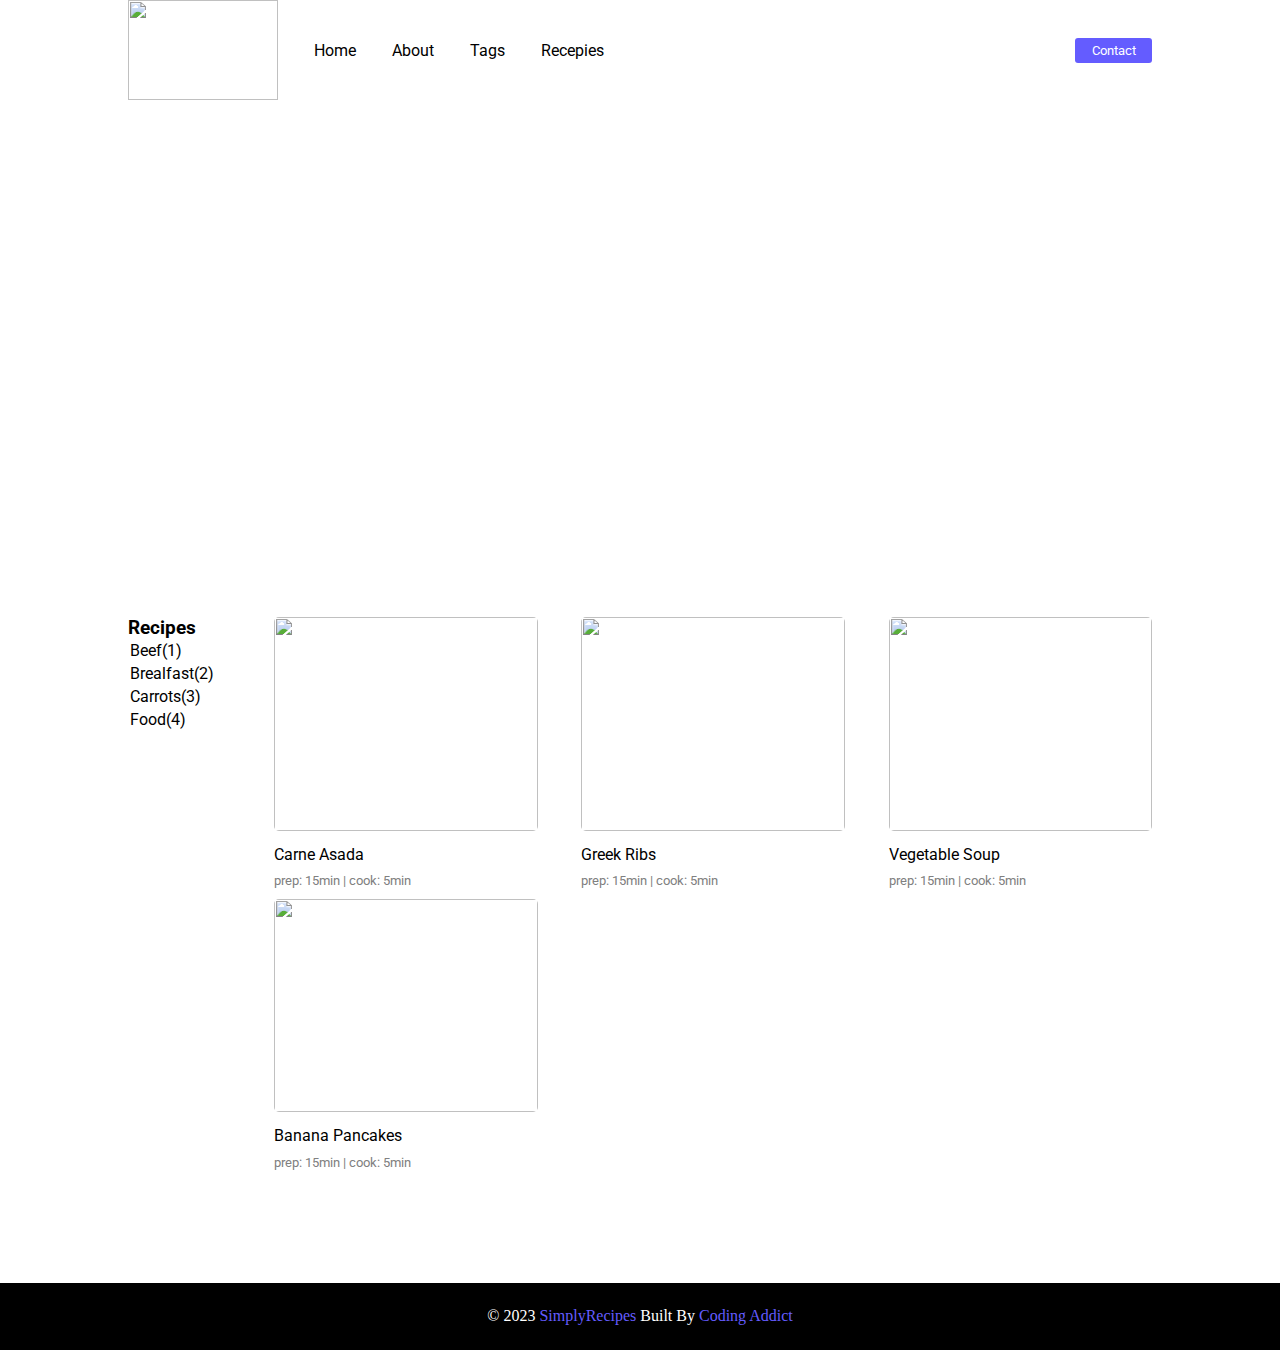
==== index.html @ c4865c56 "Add files via upload" ====
<!DOCTYPE html>
<html lang="en">
<head>
    <meta charset="UTF-8">
    <meta name="viewport" content="width=device-width, initial-scale=1.0">
    <title>Document</title>
    <link rel="stylesheet" href="index.css">
    <link rel="preconnect" href="https://fonts.googleapis.com">
<link rel="preconnect" href="https://fonts.gstatic.com" crossorigin>
<link href="https://fonts.googleapis.com/css2?family=Roboto&display=swap" rel="stylesheet">
</head>


<div class="container">


    <div class="wrapper">

        <div class="header">

            <div class="navbar">
                <div class="logo">

                    <img src=".//imagesnewsite/logo.svg" alt="">

                </div>
                <div class="nav">
                    <ul id="menu">
                        <li><a href="index.html">Home</a></li>
                        <li><a href="baby.html">About</a></li>
                        <li><a href="ba.html">Tags</a></li>
                        <li><a href="recipes.html">Recepies</a></li>
                        </ul>
                </div>
            </div>
            <div class="cont">
                <button><a href="contactn.html">Contact</a></button>
            </div>
        </div>
        <div class="banner">

            <div class="background">
                <h1>Simply Recipies</h1>
                <p>No fluff, Just recipies</p>
            </div>
            
        </div>
        <div class="menuandproducts">

            <div class="menu12">
                <ul>
                    <a href=""></a><l1><h3>Recipes</h3></l1></a>
                    <a href=""><li>Beef(1)</li></a>
                    <a href=""><li>Brealfast(2)</li></a>
                    <a href=""><li>Carrots(3)</li></a>
                    <a href=""><li>Food(4)</li></a>
                </ul>
            </div>
            <div class="products">
                <div class="box1">
                    <div class="i123">
                        <a href="single-recipe1.html"><img src="./imagesnewsite/recipes/recipe-1.jpeg" alt=""></a>
                    </div>
                    <div class="itemhead">
                        Carne Asada
                    </div>
                    <div class="preptime">
                        prep: 15min | cook: 5min
                    </div>
                </div>
                <div class="box1">
                    <div class="i123">
                        <a href="single-recipe1.html"><img src="./imagesnewsite/recipes/recipe-2.jpeg" alt=""></a>
                    </div>
                    <div class="itemhead">
                        Greek Ribs
                    </div>
                    <div class="preptime">
                        prep: 15min | cook: 5min
                    </div>
                    
                </div>
                <div class="box1">
                    <div class="i123">
                        <a href="single-recipe1.html"><img src="./imagesnewsite/recipes/recipe-3.jpeg" alt=""></a>
                    </div>
                    <div class="itemhead">
                        Vegetable Soup
                    </div>
                    <div class="preptime">
                        prep: 15min | cook: 5min
                    </div>
                </div>
                <div class="box1">
                    <div class="i123">
                        <a href="single-recipe1.html"><img src="./imagesnewsite/recipes/recipe-4.jpeg" alt=""></a>
                    </div>
                    <div class="itemhead">
                        Banana Pancakes
                    </div>
                    <div class="preptime">
                        prep: 15min | cook: 5min
                    </div>
                </div>
            </div>
        </div>
    </div>
    <div class="footer">
        <p>&copy; 2023 <span style="color: rgb(100,92,255);">SimplyRecipes</span> Built By <span style="color: rgb(100,92,255);">Coding Addict</span></p>
    </div>
</div>
---- index.css ----
*{
    box-sizing: border-box;
    margin:0;
    padding:0;
}


.container{
    max-width: 100vw;
    height: 150vh;
    /* border: 2px solid black; */
    display: flex;
    justify-content: center;
    align-items:center;
    flex-direction: column;
    
    
}

.wrapper{
    width:80%;
    height:95%;
    /* border: 2px solid black; */

}

.header{
    max-height:10%;
    width:100%;
    /* border: 2px solid blue; */
    display: flex;
    align-items: center;
    justify-content: center;
    /* margin-bottom: 20px; */
}

.navbar{
    width:50%;
    height:100%;
    /* border:2px solid green; */
    display: flex;
    justify-content: space-between;
    align-items: center;
    flex-direction: row;
    
}

.cont{
    width:50%;
    height:100%;
    /* border:2px solid pink; */
    display: flex;
    justify-content: end;
    align-items: center;

}

.cont button {
    background-color: rgb(100,92,255);
    color: white;
    width:15%;
    padding: 5px;
    font-family: 'Roboto', sans-serif;
    border-style: none;
    border-radius: 3px;
    
    
}

.cont button a{
    text-decoration: none;
    color: white;
}

.logo{
    width:35%;
    height:100%;
    /* border: 2px solid aqua; */
    display: flex;
    justify-content: center;
    align-items: center;
}

.nav{
    width:100%;
    height:100%;
    display: flex;
    justify-content: center;
    align-items: center;
    

}



.logo img{
    width:150px;
    height:100px;
}

#menu{
    list-style-type: none;
    display: flex;
    justify-content:space-evenly;
    align-items: center;
    width: 100%;
    
}

#menu li a{
    text-decoration: none;
    color: black;
    font-family: 'Roboto', sans-serif;
}

.banner{
    width:100%;
    height:38%;
    /* border: 2px solid blue; */
    display: flex;
    justify-content: center;
    align-items: end;
    
}

.background{
    background-image: url(/imagesnewsite/main.jpeg);
    height:100%;
    width:100%;
    color: white;
    display: flex;
    justify-content: center;
    align-items: center;
    flex-direction: column;
    font-family: 'Roboto', sans-serif;
    
    
    
}

.background h1{
    font-size:50px;
    
    
}

.background p{
    font-weight:bold;
}

.menuandproducts{
    height:40%;
    width:100%;
    /* border: 2px solid red; */
    display: flex;
    justify-content: center;
    align-items: start;
    margin-top: 30px;
    
    
}

.menu12{
    width:15%;
    height:70%;
    /* border: 2px solid greenyellow; */
    font-family: 'Roboto', sans-serif;
}


.menu12 ul li{
    list-style-type: none;
    padding: 2px;

}

.products{
    width:90%;
    height:80%;
    /* border: 2px solid blueviolet; */
    display: flex;
    flex-wrap: wrap;
    justify-content: space-between;

}

.box1{
    width:30%;
    height:65%;
    /* border:2px solid yellow; */
    margin-bottom: 15px;
    font-family: 'Roboto', sans-serif;
    
    
}

.i123{
    height:80%;
    width:100%;
    /* border: 2px solid grey; */

    
}

.i123 img{
    width:100%;
    height:100%;
    border-radius: 5px;
}

.itemhead{
    height:10%;
    width:100%;
    display: flex;
    /* justify-content: center; */
    align-items: center;
    margin-top: 10px;

}

.preptime{
    height:10%;
    width:100%;
    display: flex;
    align-items: center;
    font-size: small;
    color: gray;
}

.footer{
    height:5%;
    width:100%;
    background-color: black;
    color: white;
    display: flex;
    justify-content: center;
    align-items: center;
}

.menu12 ul a{
    text-decoration: none;
    color: black;
}

.menu12 ul a li:hover{
    color: rgb(51, 102, 255);
}

#menu li a:hover{
    color: rgb(51, 102, 255);
}
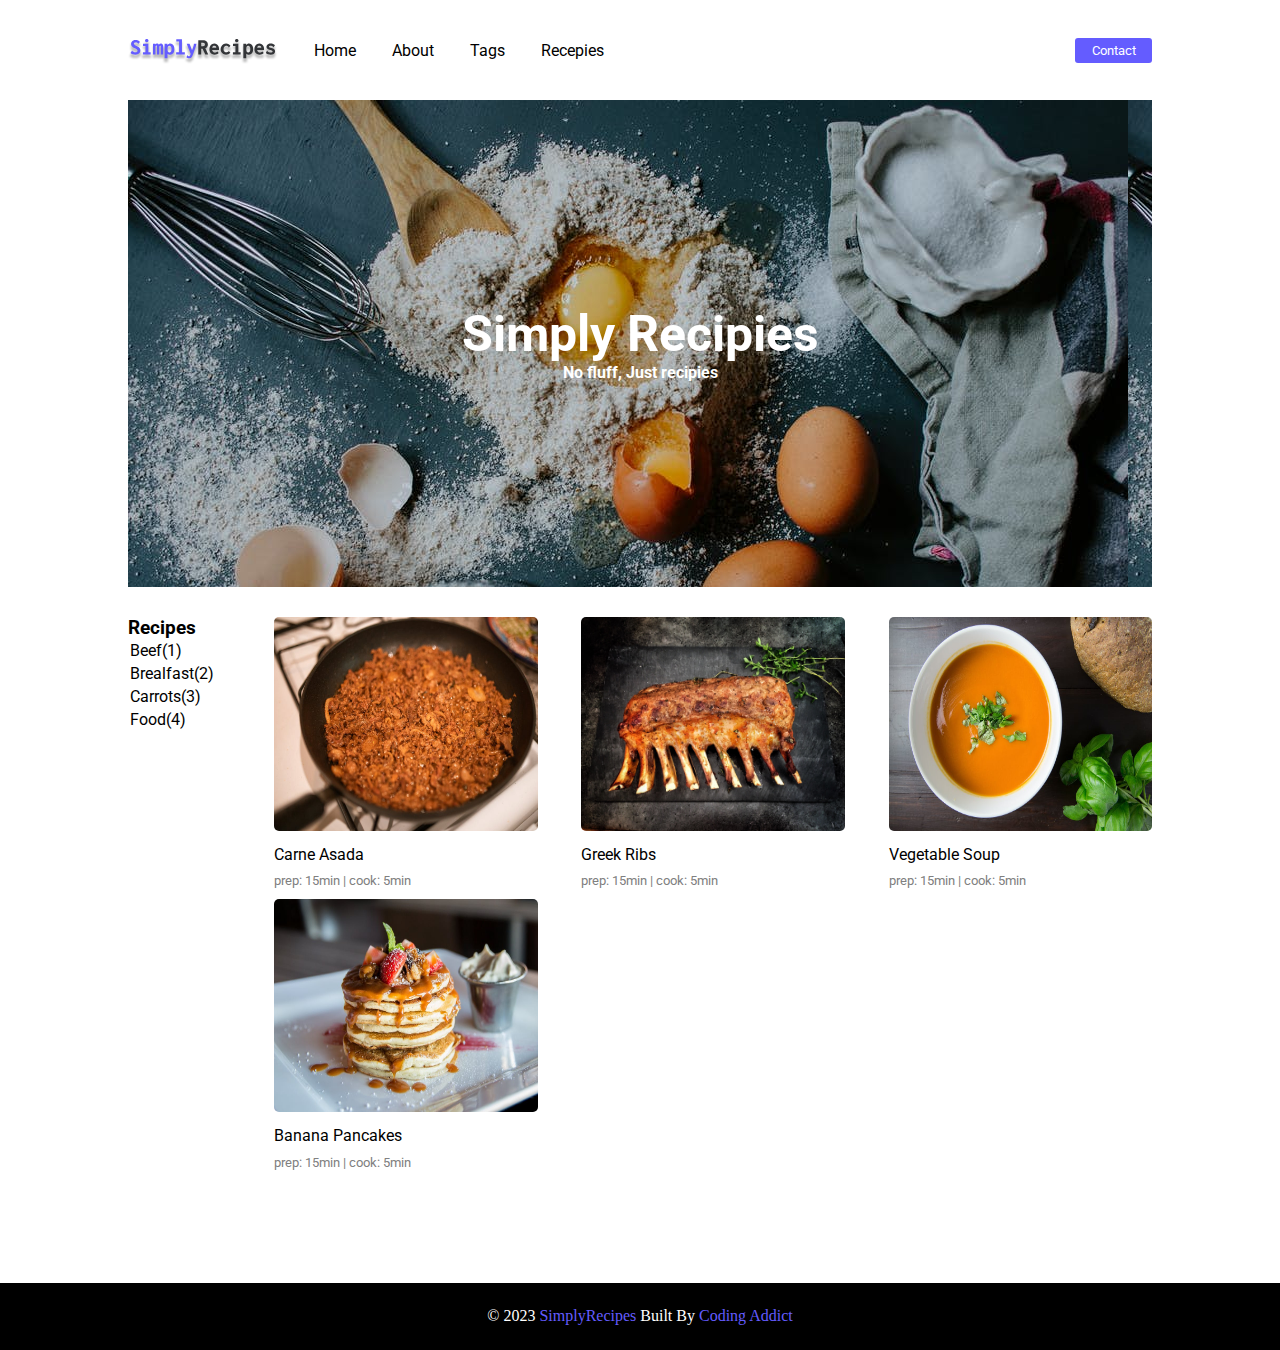
==== commit c2311ba0: "final" ====
--- a/index.html
+++ b/index.html
@@ -49,11 +49,11 @@
 
             <div class="menu12">
                 <ul>
-                    <a href=""></a><l1><h3>Recipes</h3></l1></a>
-                    <a href=""><li>Beef(1)</li></a>
-                    <a href=""><li>Brealfast(2)</li></a>
-                    <a href=""><li>Carrots(3)</li></a>
-                    <a href=""><li>Food(4)</li></a>
+                    <a href="beef.html"></a><l1><h3>Recipes</h3></l1></a>
+                    <a href="beef.html"><li>Beef(1)</li></a>
+                    <a href="beef.html"><li>Brealfast(2)</li></a>
+                    <a href="beef.html"><li>Carrots(3)</li></a>
+                    <a href="beef.html"><li>Food(4)</li></a>
                 </ul>
             </div>
             <div class="products">
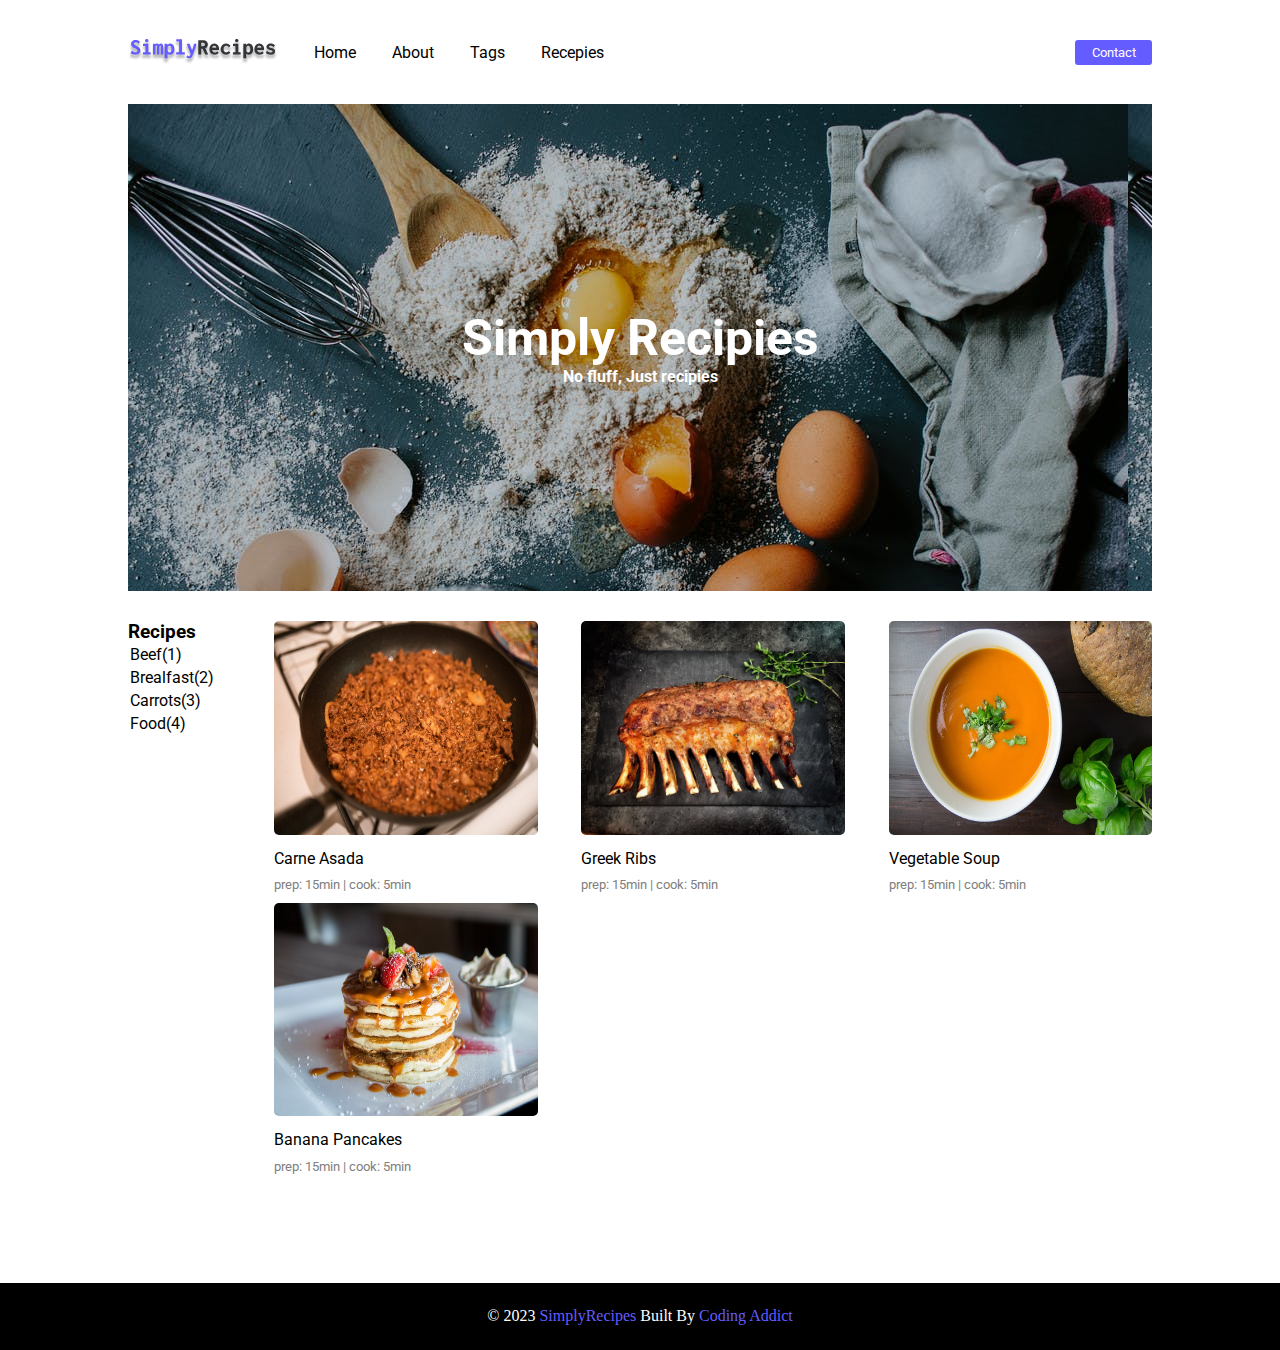
==== commit a31fd51c: "changed logo link" ====
--- a/index.html
+++ b/index.html
@@ -20,9 +20,9 @@
 
             <div class="navbar">
                 <div class="logo">
-
+                    <a href="index.html">
                     <img src=".//imagesnewsite/logo.svg" alt="">
-
+                    </a>
                 </div>
                 <div class="nav">
                     <ul id="menu">
